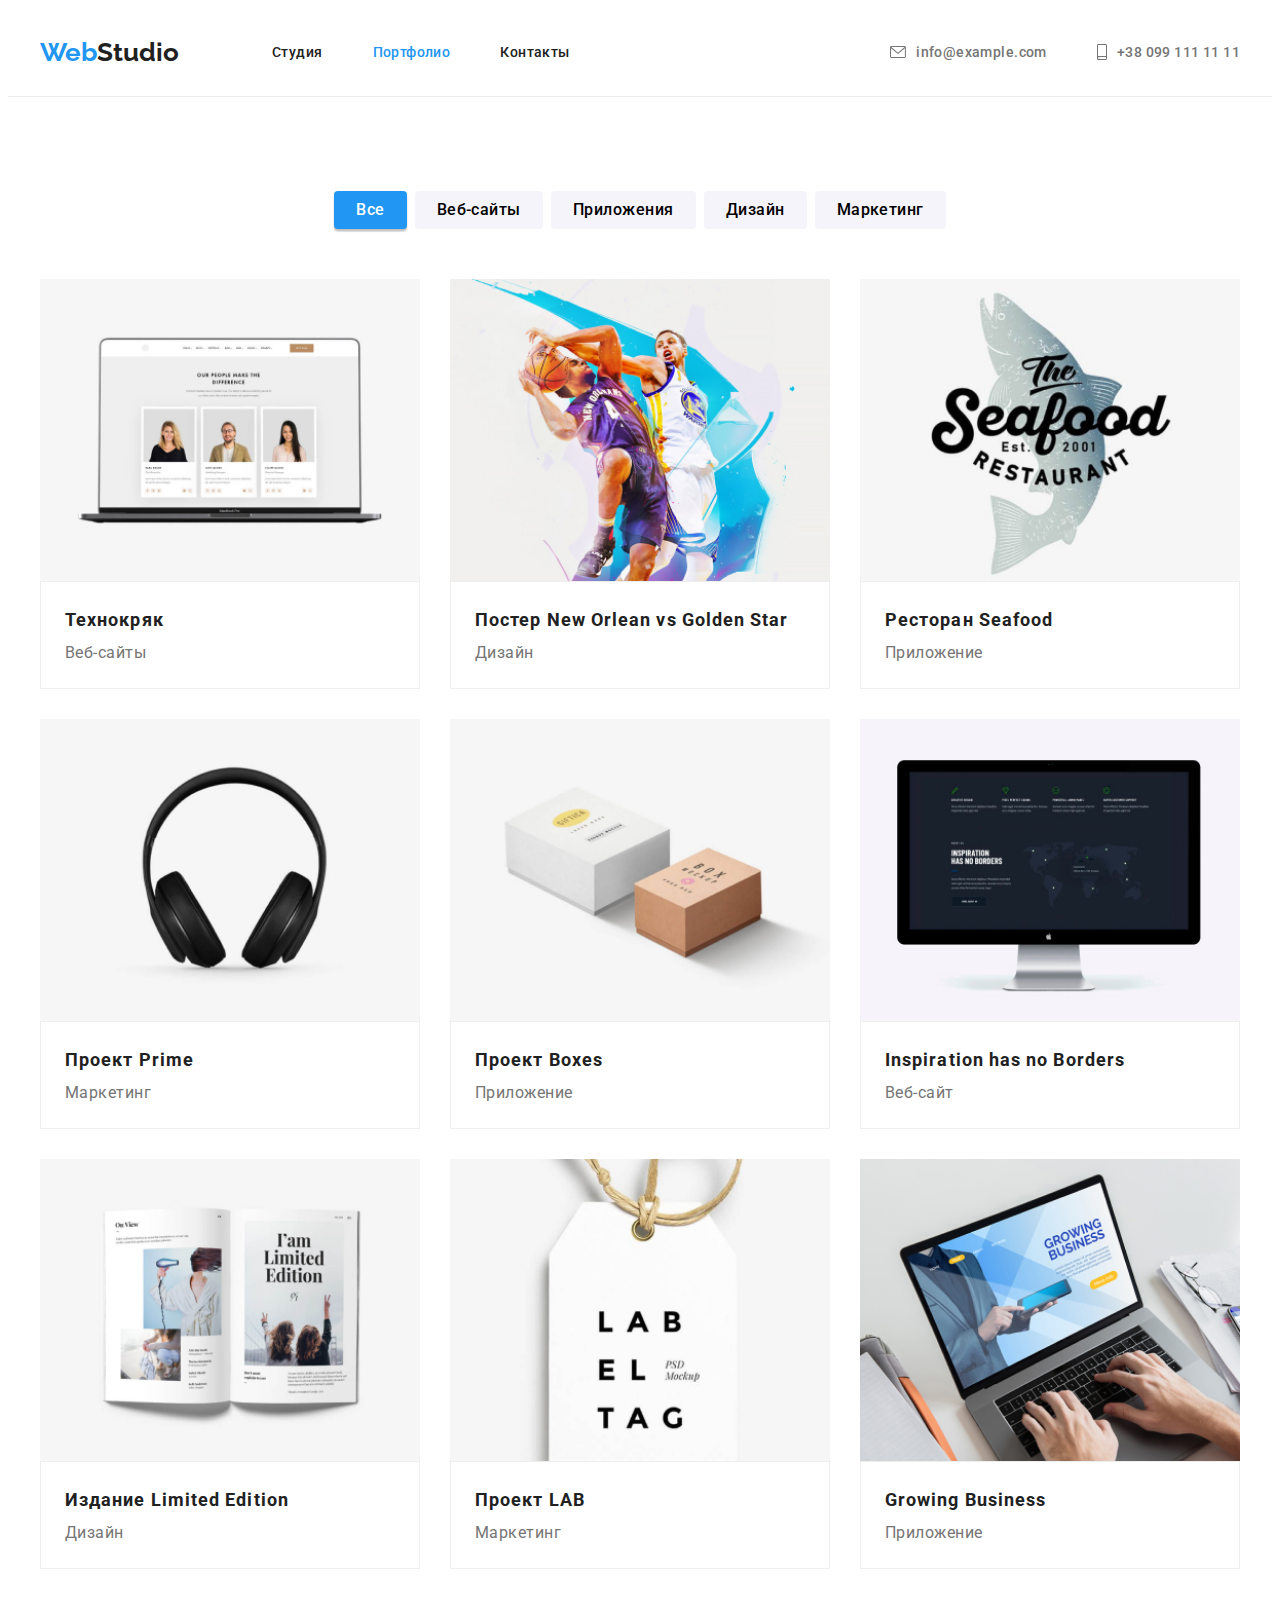
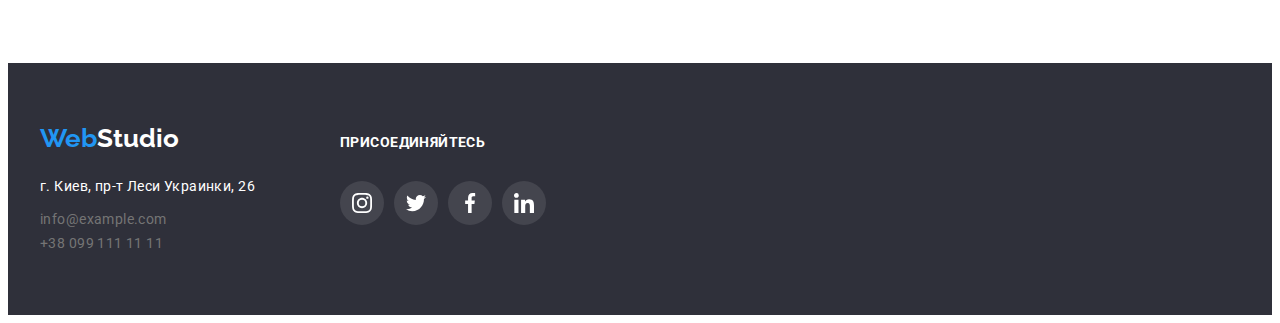
==== portfolio.html @ 937ce936 "Initial commit" ====
<!DOCTYPE html>
<html lang="en">
  <head>
    <meta charset="UTF-8" />
    <meta http-equiv="X-UA-Compatible" content="IE=edge" />
    <meta name="viewport" content="width=device-width, initial-scale=1.0" />
    <title>Document</title>
    <!-- Fonts start -->
    <link rel="preconnect" href="https://fonts.googleapis.com" />
    <link rel="preconnect" href="https://fonts.gstatic.com" crossorigin />
    <link
      href="https://fonts.googleapis.com/css2?family=Raleway:wght@700;900&family=Roboto:wght@400;500;700&display=swap"
      rel="stylesheet"
    />
    <!-- Fonts end -->
    <!-- Normalize start -->
    <link
      rel="stylesheet"
      href="https://cdnjs.cloudflare.com/ajax/libs/modern-normalize/1.1.0/modern-normalize.min.css"
      integrity="sha512-wpPYUAdjBVSE4KJnH1VR1HeZfpl1ub8YT/NKx4PuQ5NmX2tKuGu6U/JRp5y+Y8XG2tV+wKQpNHVUX03MfMFn9Q=="
      crossorigin="anonymous"
      referrerpolicy="no-referrer"
    />
    <!-- Normalize end -->
    <link rel="stylesheet" href="./css/styles.css" />
  </head>
  <body>
    <!--Header section -->
    <header class="header">
      <div class="container header-container">
        <a class="logo" href="/index.html"><span class="web">Web</span>Studio</a>
        <nav class="header-nav">
          <ul class="header-list list">
            <li>
              <a href="./index.html" class="header-item hover-link link">Студия</a>
            </li>
            <li>
              <a href="portfolio.html" class="header-item-current-section hover-link link"
                >Портфолио</a
              >
            </li>
            <li><a class="header-item link" href="">Контакты</a></li>
          </ul>
        </nav>
        <ul class="header-nav-nav list">
          <li>
            <a class="header-mail link" href="mailto:info@example.com">
              <svg class="header-icon" width="16" height="12">
                <use href="./images/icons.svg#envelope"></use>
              </svg>
              info@example.com
            </a>
          </li>
          <li>
            <a class="header-phone link" href="tel:+380991111111">
              <svg class="header-icon" width="10" height="16">
                <use href="./images/icons.svg#smartphone"></use>
              </svg>
              +38 099 111 11 11
            </a>
          </li>
        </ul>
      </div>
    </header>
    <!-- Main section -->
    <main>
      <section class="section">
        <div class="container">
          <!-- Hider title -->
          <h1 hidden>Портфолио</h1>
          <ul class="work-button list">
            <li class="portfolio-categories-item">
              <button type="button" class="work-button-item header-nav-nav all">Все</button>
            </li>
            <li class="portfolio-categories-item">
              <button type="button" class="work-button-item header-nav-nav">Веб-сайты</button>
            </li>
            <li class="portfolio-categories-item">
              <button type="button" class="work-button-item header-nav-nav">Приложения</button>
            </li>
            <li class="portfolio-categories-item">
              <button type="button" class="work-button-item header-nav-nav">Дизайн</button>
            </li>
            <li class="portfolio-categories-item">
              <button type="button" class="work-button-item header-nav-nav">Маркетинг</button>
            </li>
          </ul>
        </div>
        <div class="container">
          <ul class="work-cards link list">
            <li class="work-card link list">
              <a class="work-cart-about" href="">
                <img src="./images/works/img1.jpg" width="370" height="294" alt="Изображение" />
                <div class="about-cards">
                  <h2 class="work-card-title link">Технокряк</h2>
                  <p class="work-cart-descr link">Веб-сайты</p>
                </div>
              </a>
            </li>
            <li class="work-card link list">
              <a class="work-cart-about" href="">
                <img src="./images/works/img2.jpg" width="370" height="294" alt="Изображение" />
                <div class="about-cards">
                  <h2 class="work-card-title link">Постер New Orlean vs Golden Star</h2>
                  <p class="work-cart-descr link">Дизайн</p>
                </div>
              </a>
            </li>
            <li class="work-card link list">
              <a class="work-cart-about" href="">
                <img src="./images/works/img3.jpg" width="370" height="294" alt="Изображение" />
                <div class="about-cards">
                  <h2 class="work-card-title">Ресторан Seafood</h2>
                  <p class="work-cart-descr">Приложение</p>
                </div>
              </a>
            </li>
            <li class="work-card link list">
              <a class="work-cart-about" href="">
                <img src="./images/works/img4.jpg" width="370" height="294" alt="Изображение" />
                <div class="about-cards">
                  <h2 class="work-card-title">Проект Prime</h2>
                  <p class="work-cart-descr">Маркетинг</p>
                </div>
              </a>
            </li>
            <li class="work-card link list">
              <a class="work-cart-about" href="">
                <img src="./images/works/img5.jpg" width="370" height="294" alt="Изображение" />
                <div class="about-cards">
                  <h2 class="work-card-title">Проект Boxes</h2>
                  <p class="work-cart-descr">Приложение</p>
                </div>
              </a>
            </li>
            <li class="work-card link list">
              <a class="work-cart-about" href="">
                <img src="./images/works/img6.jpg" width="370" height="294" alt="Изображение" />
                <div class="about-cards">
                  <h2 class="work-card-title">Inspiration has no Borders</h2>
                  <p class="work-cart-descr">Веб-сайт</p>
                </div>
              </a>
            </li>
            <li class="work-card link list">
              <a class="work-cart-about" href="">
                <img src="./images/works/img7.jpg" width="370" height="294" alt="Изображение" />
                <div class="about-cards">
                  <h2 class="work-card-title">Издание Limited Edition</h2>
                  <p class="work-cart-descr">Дизайн</p>
                </div>
              </a>
            </li>
            <li class="work-card link list">
              <a class="work-cart-about" href="">
                <img src="./images/works/img8.jpg" width="370" height="294" alt="Изображение" />
                <div class="about-cards">
                  <h2 class="work-card-title">Проект LAB</h2>
                  <p class="work-cart-descr">Маркетинг</p>
                </div>
              </a>
            </li>
            <li class="work-card link list">
              <a class="work-cart-about" href="">
                <img src="./images/works/img9.jpg" width="370" height="294" alt="Изображение" />
                <div class="about-cards">
                  <h2 class="work-card-title">Growing Business</h2>
                  <p class="work-cart-descr">Приложение</p>
                </div>
              </a>
            </li>
          </ul>
        </div>
      </section>
    </main>
    <!-- Footer section -->
    <footer class="footer">
      <div class="container footer-container">
        <div class="footer-addresa">
          <a class="logo foorer-logo" href="/index.html">
            <span class="web">Web</span><span class="studio">Studio</span>
          </a>
          <address class="footer-address">
            <ul class="footer-list list">
              <li class="footer-item">
                <a
                  class="footer-adres link"
                  href="https://goo.gl/maps/Yb8iC36x8tru1GQm8"
                  target="_blank"
                  rel="noopener noreferrer"
                  >г. Киев, пр-т Леси Украинки, 26
                </a>
              </li>
              <li class="footer-link">
                <a class="footer-link link" href="mailto:info@example.com">info@example.com</a>
              </li>
              <li class="footer-link">
                <a class="footer-link link" href="tel:+380991111111">+38 099 111 11 11</a>
              </li>
            </ul>
          </address>
        </div>
        <div class="footer-social">
          <h2 class="social-title">Присоединяйтесь</h2>
          <ul class="social-links list">
            <li class="social-item">
              <a
                class="social-link-footer link"
                href=""
                target="_blank"
                rel="noopener noreferrer"
                aria-label="instagram"
              >
                <svg class="socials-icon-footer" width="20" height="20">
                  <use href="./images/icons.svg#instagram"></use>
                </svg>
              </a>
            </li>
            <li class="socials-item">
              <a
                class="social-link-footer link"
                href=""
                target="_blank"
                rel="noopener noreferrer"
                aria-label="twitter"
              >
                <svg class="socials-icon-footer" width="20" height="20">
                  <use href="./images/icons.svg#twitter"></use>
                </svg>
              </a>
            </li>
            <li class="socials-item">
              <a
                class="social-link-footer link"
                href=""
                target="_blank"
                rel="noopener noreferrer"
                aria-label="facebook"
              >
                <svg class="socials-icon-footer" width="20" height="20">
                  <use href="./images/icons.svg#facebook"></use>
                </svg>
              </a>
            </li>
            <li class="socials-item">
              <a
                class="social-link-footer link"
                href=""
                target="_blank"
                rel="noopener noreferrer"
                aria-label="linkedin"
              >
                <svg class="socials-icon-footer" width="20" height="20">
                  <use href="./images/icons.svg#linkedin"></use>
                </svg>
              </a>
            </li>
          </ul>
        </div>
      </div>
    </footer>
  </body>
</html>
---- css/styles.css ----
:root {
  /* fonts */
  --main-font: 'Roboto', sans-serif;
  --secondary-font: 'Raleway', sans-serif;

  /* text colors */
  --main-txy-cl: #212121;
  --sec-txt-cl: #757575;
  --accet-txt-cl: #2196f3;

  /* bg color */
  --darc-bg-cl: #2f303a;
  --light-bg-cl: #f5f4fa;

  /* others */
}
/* body section */
body {
  font-family: var(--main-font);
  color: var(--main-txy-cl);
  background-color: #ffffff;
}
/* reset styles */
h1,
h2,
h3,
h4,
h5,
h6,
p {
  margin: 0;
}
img {
  display: block;
  min-width: 100%;
  height:auto;
}
.link {
  font-size: 14px;
  line-height: calc(24 / 14);
  letter-spacing: 0.03em;
  text-decoration: none;
  color: #ffffff;
}
.list {
  list-style: none;
  padding: 0;
  margin: 0;
}
.section {
padding: 94px 0;
}

.container {
  width: 1200px;
  padding-left: 15px;
  padding-right: 15px;
  margin-left: auto;
  margin-right: auto;
}
/**
|============================
| Header section
|============================
*/
.header {
  border-bottom: 1px solid #ECECEC;
}

.header-container {
  display: flex;
  align-items: center;
}

.header-list {
  display: flex;
  color: #212121;
  align-items: center;
  gap: 50px;
}
/**
  |============================
  | Фонове зображення-початок
  |============================
*/

/*.header-item-current::after {
  content: '';

  display: block;
  height: 4px;
  width: 100%;

  border-radius: 2px;
background-color: #2196F3;
}
*/
/**
  |============================
  | Фонове зображення-кінець
  |============================
*/
.header-nav {
  display: flex;
  margin-right: auto;
}
.header-icon:hover,
.header-icon:focus,
 {
  color: var(--acent-txt-cl);
}

.header-icon {
  fill: currentColor;
}


.header-link,
.header-phone,
.header-mail {
  padding-top: 32px;
  padding-bottom: 32px;
}

.header-item,
.header-item-current,
.header-item-current-section
.header-mail {
  color: #212121;
}

.header-item:last-child {
  margin-right: 0;
}

.header-mail {
  margin-right: 50px;
}
/* logo */
.logo {
  margin-right: 93px;

  color: var(--main-txy-cl);
  font-family: var(--secondary-font);
  font-weight: 700;
  font-size: 26px;
  line-height: calc(31 / 26);
  text-decoration: none;
}

.logo-footer{
  margin-top: 60px;
  margin-bottom: 20px;
}
.web {
  font-family: var(--secondary-font);
  color: var(--accet-txt-cl);
  font-weight: 700;
  font-size: 26px;
  line-height: calc(31 / 26);
  text-decoration: none;
}

.hover-link:hover
.hover-link:focus
.hover-link:active {
  color: #2196f3;
}
.header-link:hover
.header-link:focus
.header-link:active {
  color: #2196f3;
}
.header-phone,
.header-mail {
  color: #757575;
  display: flex;
  align-items: center;
  gap: 10px;
}
.header-nav-nav{
  display: flex;
}
.header-list,
.header-nav-nav {
  font-weight: 500;
  font-size: 14px;
  line-height: calc(16 / 14);
  letter-spacing: 0.02em;
}
.header-item-current {
  color: var(--accet-txt-cl);
}
.header-item-current-section {
  color: var(--accet-txt-cl);
}
.header-item:hover,
.header-item:focus {
  color: var(--accet-txt-cl);
}
.header-mail:hover,
.header-mail:focus {
  color: var(--accet-txt-cl);
}
.header-phone:hover,
.header-phone:focus {
  color: var(--accet-txt-cl);
}
.work-button-item:hover,
.work-button-item:focus {
  box-shadow: 0px 3px 1px rgba(0, 0, 0, 0.1), 0px 1px 2px rgba(0, 0, 0, 0.08), 0px 2px 2px rgba(0, 0, 0, 0.12);
  background-color: var(--accet-txt-cl);
  color: #fff;
}

}
.portfolio-categories-item{
  background: #F5F4FA;
border-radius: 4px;
}
.work-button-item {
  border: none;
  background-color: #F5F4FA;
  border-radius: 4px;

  font-family: inherit;
  font-weight: 500;
  font-size: 16px;
  line-height: calc(26 / 16);
  text-align: center;
  letter-spacing: 0.03em;
  cursor: pointer;
  display: inline-block;
  padding: 6px 22px;
}
.all {
  background: #2196f3;
  color: #ffffff;
  background: #2196F3;
  box-shadow: 0px 3px 1px rgba(0, 0, 0, 0.1), 0px 1px 2px rgba(0, 0, 0, 0.08), 0px 2px 2px rgba(0, 0, 0, 0.12);
border-radius: 4px;
}
.work-button {
justify-content: center;
}

/**
|============================
| Фонове зображення 
|============================
*/
.section-wrap {
  height: 600px;
  background-image: linear-gradient(to right, rgba(47, 48, 58, 0.4),  rgba(47, 48, 58, 0.4)), url(../images/section-wrap/фон.jpg);
  max-width: 1600px;
  background-repeat: no-repeat;
  background-position: center;
  margin-right: auto;
  margin-left: auto;
  background-size: cover;
  padding-top: 200px;
  padding-bottom: 200px;
}
/**
|============================
| Фонове зображення 
|============================
*/

.main-button {
text-align: center
background-color: #2196F3;
box-shadow: 0px 4px 4px rgba(0, 0, 0, 0.15);
border-radius: 4px;
border: 1px solid rgba(33, 150, 243, 1);
}
/**
|============================
| Hero section
|============================
*/
.general-info {
  margin: 0 auto;
  width: 696px;
  margin-bottom: 30px;
  font-family: var(--main-font);
  font-weight: 900;
  font-size: 44px;
  line-height: calc(60 / 44);
  text-align: center;
  letter-spacing: 0.06em;
  text-transform: uppercase;
  color: #ffffff;
}

.info-list{
  display: flex;
}

.info-about{
  margin-bottom: 10px;
}

.description {
  padding-bottom: 0px;
  }

.description .item+.item {
  margin-left: 30px;
}
.about-title {
  width: 270px;
}
/**
|============================
| Характеристика компанії іконки-початок
|============================
*/
.visual-adout {
  display: flex;
  align-items: center;
  justify-content: center;
  height: 120px;
  background-size: contain;
  background-repeat: no-repeat;
  background-position: center;
  background-color: #f5f4fa;
  border-radius: 4px;
  margin-bottom: 30px;
}
/**
|============================
| Характеристика компанії іконки-кінець
|============================
*/
.about-title:not(:first-child) {
  margin-left: 30px;

}
.about-list {
  display: flex;
  }

.about-item:not(:last-child) {
  margin-right: 30px;
}

.about-team{
  display: flex;
  flex-wrap: wrap;
  gap: 30px;
  align-items: center;
  border-radius: 0px 0px 4px 4px;
}
.about-teams {
  box-shadow: 0px 1px 3px rgba(0, 0, 0, 0.12), 0px 1px 1px rgba(0, 0, 0, 0.14), 0px 2px 1px rgba(0, 0, 0, 0.2);
  border-radius: 0px 0px 4px 4px;

}
.team-wrapper {
  background: #FFFFFF;
  padding-top: 30px;
  padding-bottom: 30px;
  padding-left: 5px;
  padding-right: 5px;
}

.team-info {
  margin-bottom: 10px;
}

.work {
  margin-top: 94px;
  margin-bottom: 94px;
}

.work-card{
flex-basis: calc((100% - 30px * 2) / 3);
}

h2.info-about {
  font-weight: 700;
  font-size: 14px;
  line-height: calc(16 / 14);
  letter-spacing: 0.03em;
  text-transform: uppercase;
  color: #212121;
  margin-bottom: 9px;
}
.info-about-text {
  font-weight: 400;
  font-size: 14px;
  line-height: calc(24 / 14);
  letter-spacing: 0.03em;
  color: #757575;
}
.main {
  background-color: var(--darc-bg-cl);
  font-weight: 900;
  font-size: 44px;
  line-height: calc(60 / 44);
  text-align: center;
  letter-spacing: 0.06em;
  text-transform: uppercase;
  color: #ffffff;
}
.team-section {
background-color: #F5F4FA;
padding-bottom: 94px;
padding-top: 94px;
}

.about-team-info,
.about-info {
  font-weight: 700;
  font-size: 36px;
  line-height: calc(42 / 36);
  text-align: center;
  letter-spacing: 0.03em;
  color: #212121;
}
.team-info {
  margin-bottom: 10px;
  font-weight: 500;
  font-size: 16px;
  line-height: calc(19 / 16);
  text-align: center;
  letter-spacing: 0.03em;
  color: #212121;
}

.team-info-position {
  font-weight: 400;
  font-size: 16px;
  line-height: calc(19 / 16);
  text-align: center;
  letter-spacing: 0.03em;
  color: #757575;
  margin-bottom: 16px;
}

.btn {
  max-width: 300px;
  min-width: 200px;
  min-height: 50px;
  padding: 10px 32px;
  box-shadow: 0px 4px 4px rgba(0, 0, 0, 0.15);
border-radius: 4px;

  font-family: inherit;
  font-weight: 700;
  font-size: 16px;
  line-height: calc(30 / 16);
  letter-spacing: 0.06em;
  color: #ffffff;
  background-color: #2196f3;
  cursor: pointer;
}
.about-info {
  margin-bottom: 50px;
}

.about-team-info{
margin-bottom: 50px;
}

.about-info,
.about-team-info {
  text-align: center;
}
.about-cards {
text-decoration: none;
border-top: none;
border: 1px solid #EEEEEE;
padding-top: 20px;
padding-bottom: 20px ;
padding-right: 24px;
padding-left: 24px;
}
.work-cart-about{
  text-decoration: none;
}
.work-cart-about:hover{
  display: block;
box-shadow: 0px 1px 1px rgba(0, 0, 0, 0.12), 0px 4px 4px rgba(0, 0, 0, 0.06), 1px 4px 6px rgba(0, 0, 0, 0.16);
}
.work-card-title {
  font-weight: 700;
  font-size: 18px;
  line-height: calc(36 / 18);
  letter-spacing: 0.06em;
  color: #212121;
  text-decoration: none;
}
.work-cart-descr {
  font-weight: 400;
  font-size: 16px;
  line-height: calc(30 / 16);
  letter-spacing: 0.03em;
  color: #757575;
  text-decoration: none;
}

.work-button{
  display: flex;
  gap: 8px;
  margin-bottom: 50px;
}
.work-cards {
display: flex;
flex-wrap: wrap;
gap: 30px;
align-items: center;
text-decoration: none;
}
/**
|============================
| Постійні клієнти-початок
|============================
*/
.clients-list {
  display: flex;
  align-items: center;
  justify-content: center;
  gap: 30px;
  }

.company-link {
  display: flex;
  align-items: center;
  justify-content: center;
  width: 170px;
  height: 92px;
  border: 1px solid #afb1b8;
  border-radius: 4px;

  color: #AFB1B8;
  fill: currentColor;
}

.company-link:hover,
.company-link:focus {
color: #2196F3;
border: 1px solid #2196F3;
}

.company-logo {
  fill: currentColor;
}

.section-title{
  font-weight: 700;
  font-size: 36px;
  line-height: calc(42/36);
  text-align: center;
  letter-spacing: 0.03em;
  color: #212121;
  display: flex;
  justify-content: center;
  margin-bottom: 50px;
}

/**
|============================
| Постійні клієнти-кінець
|============================
*/
/**
|============================
| Footer section
|============================
*/
.footer-container {
  display: flex;
  align-items: baseline;
}
.footer-addresa,
.footer-social {
flex-basis: 25%;
}


.footer-item:not(:last-child){
margin-bottom: 9px;}

.footer-address {
font-style: normal;
}
.footer {
  padding: 60px 0;
  background-color: var(--darc-bg-cl);
}
/* logo footer*/
.foorer-logo {
  display: inline-block;
  margin-bottom: 20px;
}
.logo {
  color: var(--main-txy-cl);
  font-family: var(--secondary-font);
  font-weight: 700;
  font-size: 26px;
  line-height: calc(31 / 26);
  text-decoration: none;
}
.web {
  color: var(--accet-txt-cl);
  font-family: var(--secondary-font);
  text-decoration: none;
}
.studio {
  color: white;
  text-decoration: none;
}
.footer-mail,
.footer-phone {
  color: rgba(255, 255, 255, 0.6);

}
.footer-mail:hover,
.footer-mail:focus {
  color: var(--accet-txt-cl);
}
.footer-phone:hover,
.footer-phone:focus {
  color: var(--accet-txt-cl);
}

.footer-link:hover,
.footer-link:focus {
  var(--accet-txt-cl);
}
.footer-link{
color: #757575;
}
/**
  |============================
  | Приєднатися-Соціальні іконки
  |============================
*/


.footer-social {
  display: inline-flex; 
  align-items: baseline; 
  flex-direction: column;
  gap: 10px;
}

}
.footer-addresa{
flex-direction: column;
margin-right: 70px;
}
.social-links {
  display: flex;
  align-items: center;
  justify-content: center;
  gap: 10px;
}
.social-link-footer{
  display: flex;
  align-items: center;
  justify-content: center;
  width: 44px;
  height: 44px;
  border-radius: 50%;
  color: rgba(255, 255, 255, 1);
  background-color: rgba(255, 255, 255, 0.1);
  fill: rgba(255, 255, 255, 1);
}

.social-link-footer:hover,
.social-link-footer:focus {
  background-color: #2196F3;
}
.social-link-footer:hover .socials-icon-footer {
  fill: #FFFFFF;;
}

.social-title {
margin-bottom: 20px;
font-weight: 700;
font-size: 14px;
line-height: 1.14;
letter-spacing: 0.03em;
  text-transform: uppercase;
  color: #ffffff;
  display: flex;
  justify-content: space-around;
}
/**
  |============================
  | Соціальні іконки
  |============================
*/
.socials {
  display: flex;
  align-items: center;
  justify-content: center;
  gap: 10px;
}

.socials-link {
  display: flex;
  align-items: center;
  justify-content: center;
  width: 44px;
  height: 44px;

  color: rgba(175, 177, 184, 1);
  background-color: #FFFFFF;;
  border-radius: 50%;
}
.socials-icon {
  fill:rgba(175, 177, 184, 1);
}

.socials-link:hover {
  background-color: #2196F3;
}
.socials-link:hover .socials-icon {
  fill: #FFFFFF;;
}
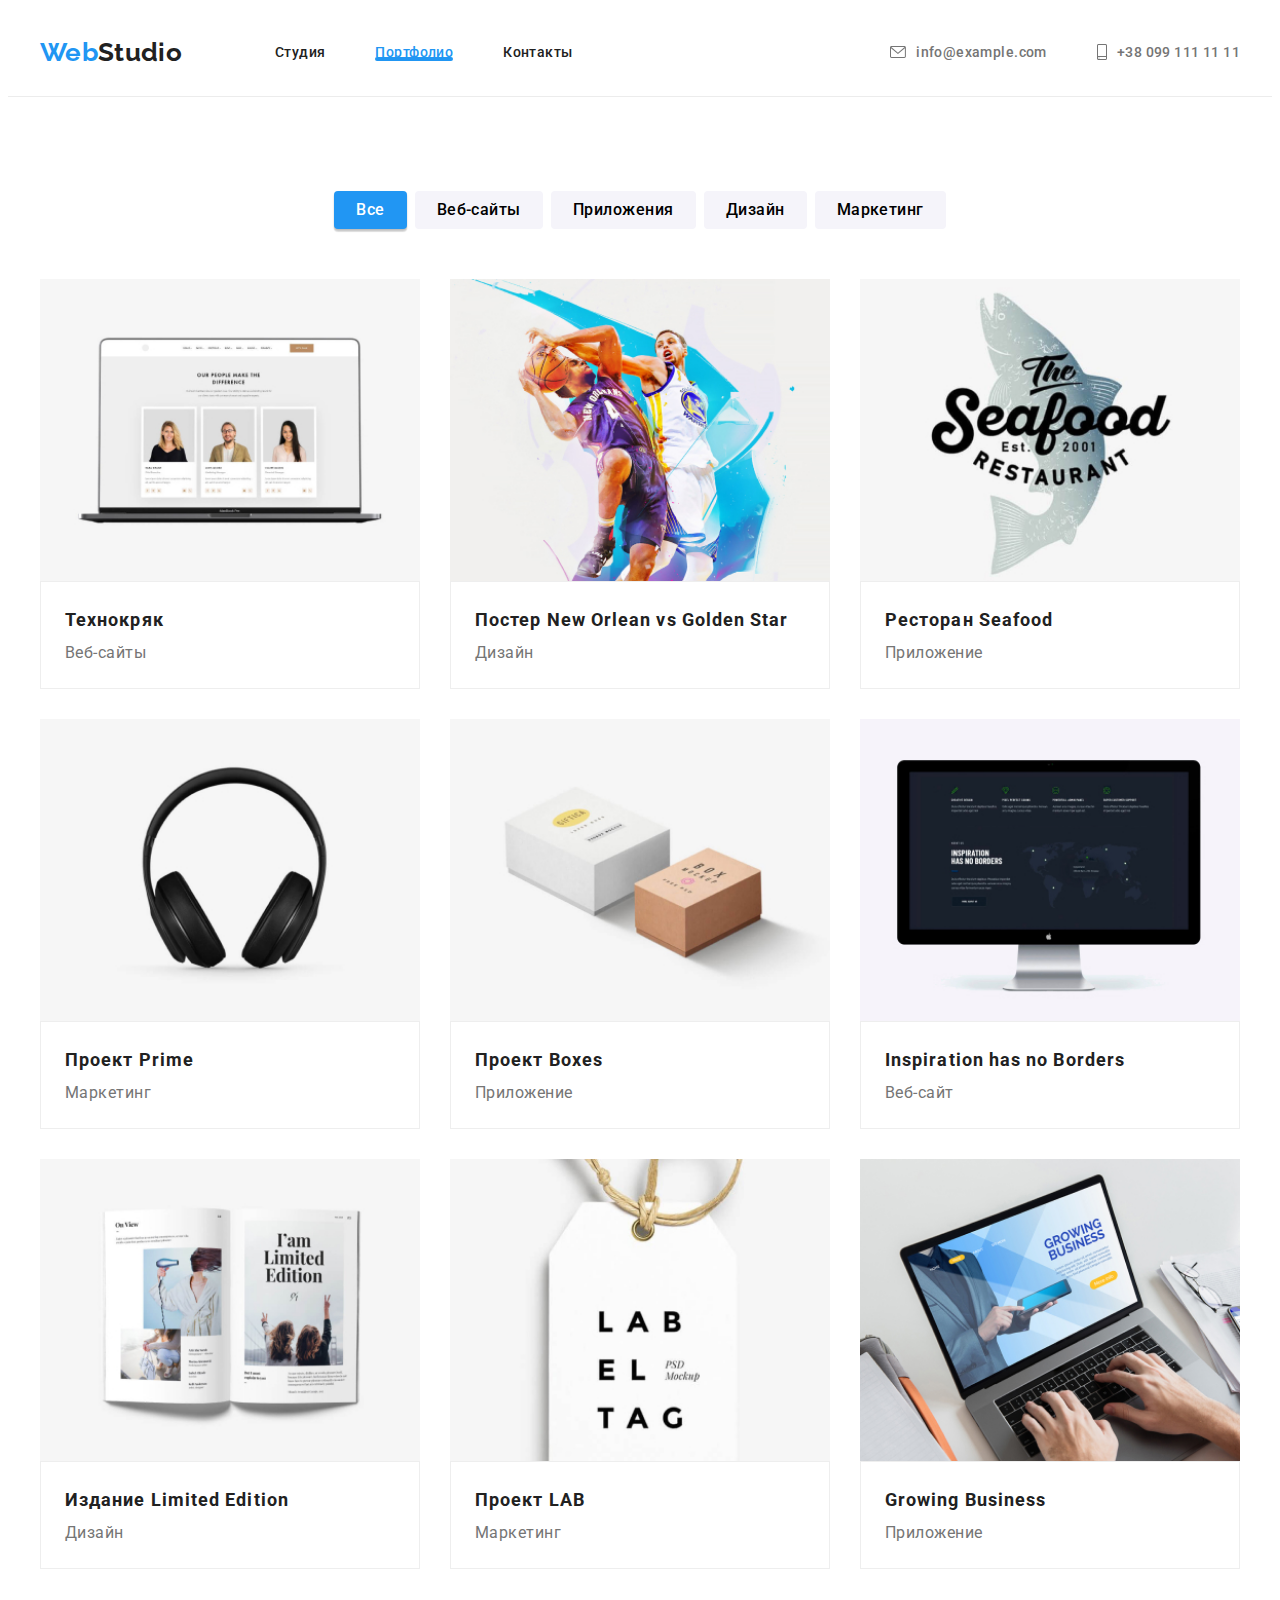
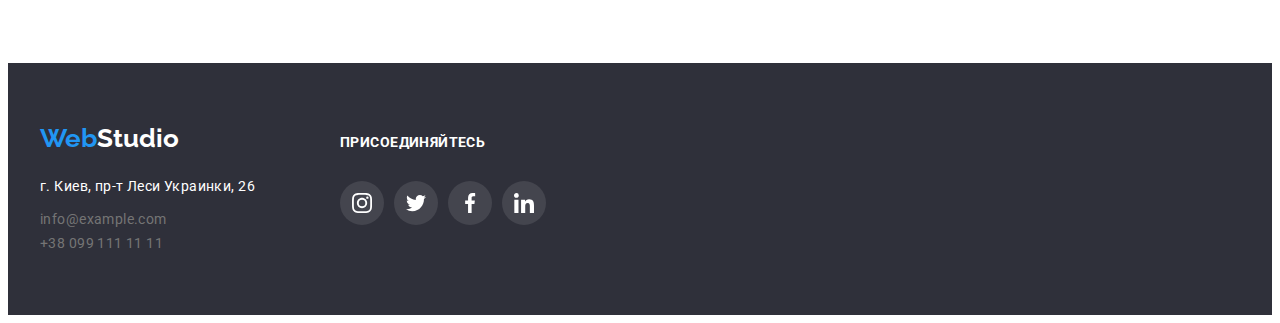
==== commit b7e034ef: "Оверлей на картках сторінка Портфоліо" ====
--- a/portfolio.html
+++ b/portfolio.html
@@ -35,7 +35,7 @@
               <a href="./index.html" class="header-item hover-link link">Студия</a>
             </li>
             <li>
-              <a href="portfolio.html" class="header-item-current-section hover-link link"
+              <a href="portfolio.html" class="header-item-current-section current hover-link link"
                 >Портфолио</a
               >
             </li>
@@ -90,7 +90,16 @@
           <ul class="work-cards link list">
             <li class="work-card link list">
               <a class="work-cart-about" href="">
-                <img src="./images/works/img1.jpg" width="370" height="294" alt="Изображение" />
+                <div class="work-thumb">
+                  <img src="./images/works/img1.jpg" width="370" height="294" alt="Изображение" />
+                  <div class="work-overlay">
+                    <p class="overlay-desc">
+                      Ресурс предлагает комплексные предложения с разным уровнем функционала и
+                      сервисов. Все это позволит посетителю получить исчерпывающие сведения о
+                      компании или частное лицо.
+                    </p>
+                  </div>
+                </div>
                 <div class="about-cards">
                   <h2 class="work-card-title link">Технокряк</h2>
                   <p class="work-cart-descr link">Веб-сайты</p>
@@ -99,7 +108,16 @@
             </li>
             <li class="work-card link list">
               <a class="work-cart-about" href="">
-                <img src="./images/works/img2.jpg" width="370" height="294" alt="Изображение" />
+                <div class="work-thumb">
+                  <img src="./images/works/img2.jpg" width="370" height="294" alt="Изображение" />
+                  <div class="work-overlay">
+                    <p class="overlay-desc">
+                      Ресурс предлагает комплексные предложения с разным уровнем функционала и
+                      сервисов. Все это позволит посетителю получить исчерпывающие сведения о
+                      компании или частное лицо.
+                    </p>
+                  </div>
+                </div>
                 <div class="about-cards">
                   <h2 class="work-card-title link">Постер New Orlean vs Golden Star</h2>
                   <p class="work-cart-descr link">Дизайн</p>
@@ -108,7 +126,16 @@
             </li>
             <li class="work-card link list">
               <a class="work-cart-about" href="">
-                <img src="./images/works/img3.jpg" width="370" height="294" alt="Изображение" />
+                <div class="work-thumb">
+                  <img src="./images/works/img3.jpg" width="370" height="294" alt="Изображение" />
+                  <div class="work-overlay">
+                    <p class="overlay-desc">
+                      Ресурс предлагает комплексные предложения с разным уровнем функционала и
+                      сервисов. Все это позволит посетителю получить исчерпывающие сведения о
+                      компании или частное лицо.
+                    </p>
+                  </div>
+                </div>
                 <div class="about-cards">
                   <h2 class="work-card-title">Ресторан Seafood</h2>
                   <p class="work-cart-descr">Приложение</p>
@@ -117,7 +144,16 @@
             </li>
             <li class="work-card link list">
               <a class="work-cart-about" href="">
-                <img src="./images/works/img4.jpg" width="370" height="294" alt="Изображение" />
+                <div class="work-thumb">
+                  <img src="./images/works/img4.jpg" width="370" height="294" alt="Изображение" />
+                  <div class="work-overlay">
+                    <p class="overlay-desc">
+                      Ресурс предлагает комплексные предложения с разным уровнем функционала и
+                      сервисов. Все это позволит посетителю получить исчерпывающие сведения о
+                      компании или частное лицо.
+                    </p>
+                  </div>
+                </div>
                 <div class="about-cards">
                   <h2 class="work-card-title">Проект Prime</h2>
                   <p class="work-cart-descr">Маркетинг</p>
@@ -126,7 +162,16 @@
             </li>
             <li class="work-card link list">
               <a class="work-cart-about" href="">
-                <img src="./images/works/img5.jpg" width="370" height="294" alt="Изображение" />
+                <div class="work-thumb">
+                  <img src="./images/works/img5.jpg" width="370" height="294" alt="Изображение" />
+                  <div class="work-overlay">
+                    <p class="overlay-desc">
+                      Ресурс предлагает комплексные предложения с разным уровнем функционала и
+                      сервисов. Все это позволит посетителю получить исчерпывающие сведения о
+                      компании или частное лицо.
+                    </p>
+                  </div>
+                </div>
                 <div class="about-cards">
                   <h2 class="work-card-title">Проект Boxes</h2>
                   <p class="work-cart-descr">Приложение</p>
@@ -135,7 +180,16 @@
             </li>
             <li class="work-card link list">
               <a class="work-cart-about" href="">
-                <img src="./images/works/img6.jpg" width="370" height="294" alt="Изображение" />
+                <div class="work-thumb">
+                  <img src="./images/works/img6.jpg" width="370" height="294" alt="Изображение" />
+                  <div class="work-overlay">
+                    <p class="overlay-desc">
+                      Ресурс предлагает комплексные предложения с разным уровнем функционала и
+                      сервисов. Все это позволит посетителю получить исчерпывающие сведения о
+                      компании или частное лицо.
+                    </p>
+                  </div>
+                </div>
                 <div class="about-cards">
                   <h2 class="work-card-title">Inspiration has no Borders</h2>
                   <p class="work-cart-descr">Веб-сайт</p>
@@ -144,7 +198,16 @@
             </li>
             <li class="work-card link list">
               <a class="work-cart-about" href="">
-                <img src="./images/works/img7.jpg" width="370" height="294" alt="Изображение" />
+                <div class="work-thumb">
+                  <img src="./images/works/img7.jpg" width="370" height="294" alt="Изображение" />
+                  <div class="work-overlay">
+                    <p class="overlay-desc">
+                      Ресурс предлагает комплексные предложения с разным уровнем функционала и
+                      сервисов. Все это позволит посетителю получить исчерпывающие сведения о
+                      компании или частное лицо.
+                    </p>
+                  </div>
+                </div>
                 <div class="about-cards">
                   <h2 class="work-card-title">Издание Limited Edition</h2>
                   <p class="work-cart-descr">Дизайн</p>
@@ -153,7 +216,16 @@
             </li>
             <li class="work-card link list">
               <a class="work-cart-about" href="">
-                <img src="./images/works/img8.jpg" width="370" height="294" alt="Изображение" />
+                <div class="work-thumb">
+                  <img src="./images/works/img8.jpg" width="370" height="294" alt="Изображение" />
+                  <div class="work-overlay">
+                    <p class="overlay-desc">
+                      Ресурс предлагает комплексные предложения с разным уровнем функционала и
+                      сервисов. Все это позволит посетителю получить исчерпывающие сведения о
+                      компании или частное лицо.
+                    </p>
+                  </div>
+                </div>
                 <div class="about-cards">
                   <h2 class="work-card-title">Проект LAB</h2>
                   <p class="work-cart-descr">Маркетинг</p>
@@ -162,7 +234,16 @@
             </li>
             <li class="work-card link list">
               <a class="work-cart-about" href="">
-                <img src="./images/works/img9.jpg" width="370" height="294" alt="Изображение" />
+                <div class="work-thumb">
+                  <img src="./images/works/img9.jpg" width="370" height="294" alt="Изображение" />
+                  <div class="work-overlay">
+                    <p class="overlay-desc">
+                      Ресурс предлагает комплексные предложения с разным уровнем функционала и
+                      сервисов. Все это позволит посетителю получить исчерпывающие сведения о
+                      компании или частное лицо.
+                    </p>
+                  </div>
+                </div>
                 <div class="about-cards">
                   <h2 class="work-card-title">Growing Business</h2>
                   <p class="work-cart-descr">Приложение</p>
--- a/css/styles.css
+++ b/css/styles.css
@@ -64,6 +64,11 @@
 |============================
 */
 .header {
+  position: relative;
+  z-index: -1px;
+  font-weight: 500;
+  line-height: 1.14;
+  letter-spacing: 0.02em;
   border-bottom: 1px solid #ECECEC;
 }
 
@@ -77,24 +82,30 @@
   color: #212121;
   align-items: center;
   gap: 50px;
+
 }
 /**
   |============================
   | Фонове зображення-початок
   |============================
 */
-
-/*.header-item-current::after {
+.current {
+  position: relative;
+  color: #2196F3;
+}
+.current::after {
+  position: absolute;
+  bottom: -1px;
+  left: 0;
+  
   content: '';
-
-  display: block;
   height: 4px;
   width: 100%;
 
   border-radius: 2px;
-background-color: #2196F3;
-}
-*/
+  background-color: #2196F3;
+}
+
 /**
   |============================
   | Фонове зображення-кінець
@@ -477,6 +488,7 @@
 padding-right: 24px;
 padding-left: 24px;
 }
+
 .work-cart-about{
   text-decoration: none;
 }
@@ -500,7 +512,45 @@
   color: #757575;
   text-decoration: none;
 }
-
+/**
+|============================
+| Синій оверлей на картках-початок
+|============================
+*/
+
+.work-thumb {
+  position: relative;
+  overflow: hidden;
+}
+
+.work-overlay {
+position: absolute;
+width: 100%;
+height: 100%;
+padding: 63px 24px;
+background-color: #2196F3;
+transform: translateY(0);
+transition: transform 250ms cubic-bezier(0.4, 0, 0.2, 1);
+}
+
+.work-cart-about:hover .work-overlay,
+.work-cart-about:focus .work-overlay {
+transform: translateY(-100%);
+}
+
+.overlay-desc{
+font-weight: 400;
+font-size: 18px;
+line-height: 1.55;
+letter-spacing: 0.03em;
+color: #EEEEEE;
+}
+
+/**
+|============================
+| Синій оверлей на картках-кінець
+|============================
+*/
 .work-button{
   display: flex;
   gap: 8px;
@@ -722,4 +772,72 @@
 .socials-link:hover .socials-icon {
   fill: #FFFFFF;;
 }
-
+/**
+  |============================
+  | Модальне вікно
+  |============================
+*/
+.backdrop {
+position: fixed;
+top: 0;
+left: 0;
+
+display: flex;
+align-items: center;
+justify-content: center;
+
+width: 100%;
+height: 100%;
+
+background-color: rgba(0, 0, 0, 0.2);
+opacity: 1;
+visibility: visible;
+pointer-events: initial;
+transition: opacity 250ms linear;
+z-index: 100;
+}
+
+.backdrop.is-hidden .modal {
+transform: translate(-50%, -50%) scale(0.9);
+opacity: 0;
+}
+.backdrop.is-hidden {
+visibility: hidden;
+opacity: 0;
+pointer-events: none;
+}
+.modal {
+position: absolute;
+top: 50%;
+left: 50%;
+transform: translate(-50%, -50%) scale(1) rotate(0);
+
+min-width: 528px;
+min-height: 581px;
+
+background: #FFFFFF;
+box-shadow: 0px 1px 3px rgba(0, 0, 0, 0.12), 0px 1px 1px rgba(0, 0, 0, 0.14), 0px 2px 1px rgba(0, 0, 0, 0.2);
+border-radius: 4px;
+
+transition: opacity 250ms cubic-bezier(0.4, 0, 0.2, 1);
+opacity: 1.0;
+scale: 1.0;
+}
+
+.button-close {
+position: absolute;
+top: 8px;
+right: 8px;
+
+display: flex;
+align-items: center;
+justify-content: center;
+width: 30px;
+height: 30px;
+padding: 0;
+
+border-radius: 50%;
+border: 1px solid rgba(0, 0, 0, 0.1);
+background-color: #FFFFFF;
+cursor: pointer;
+} 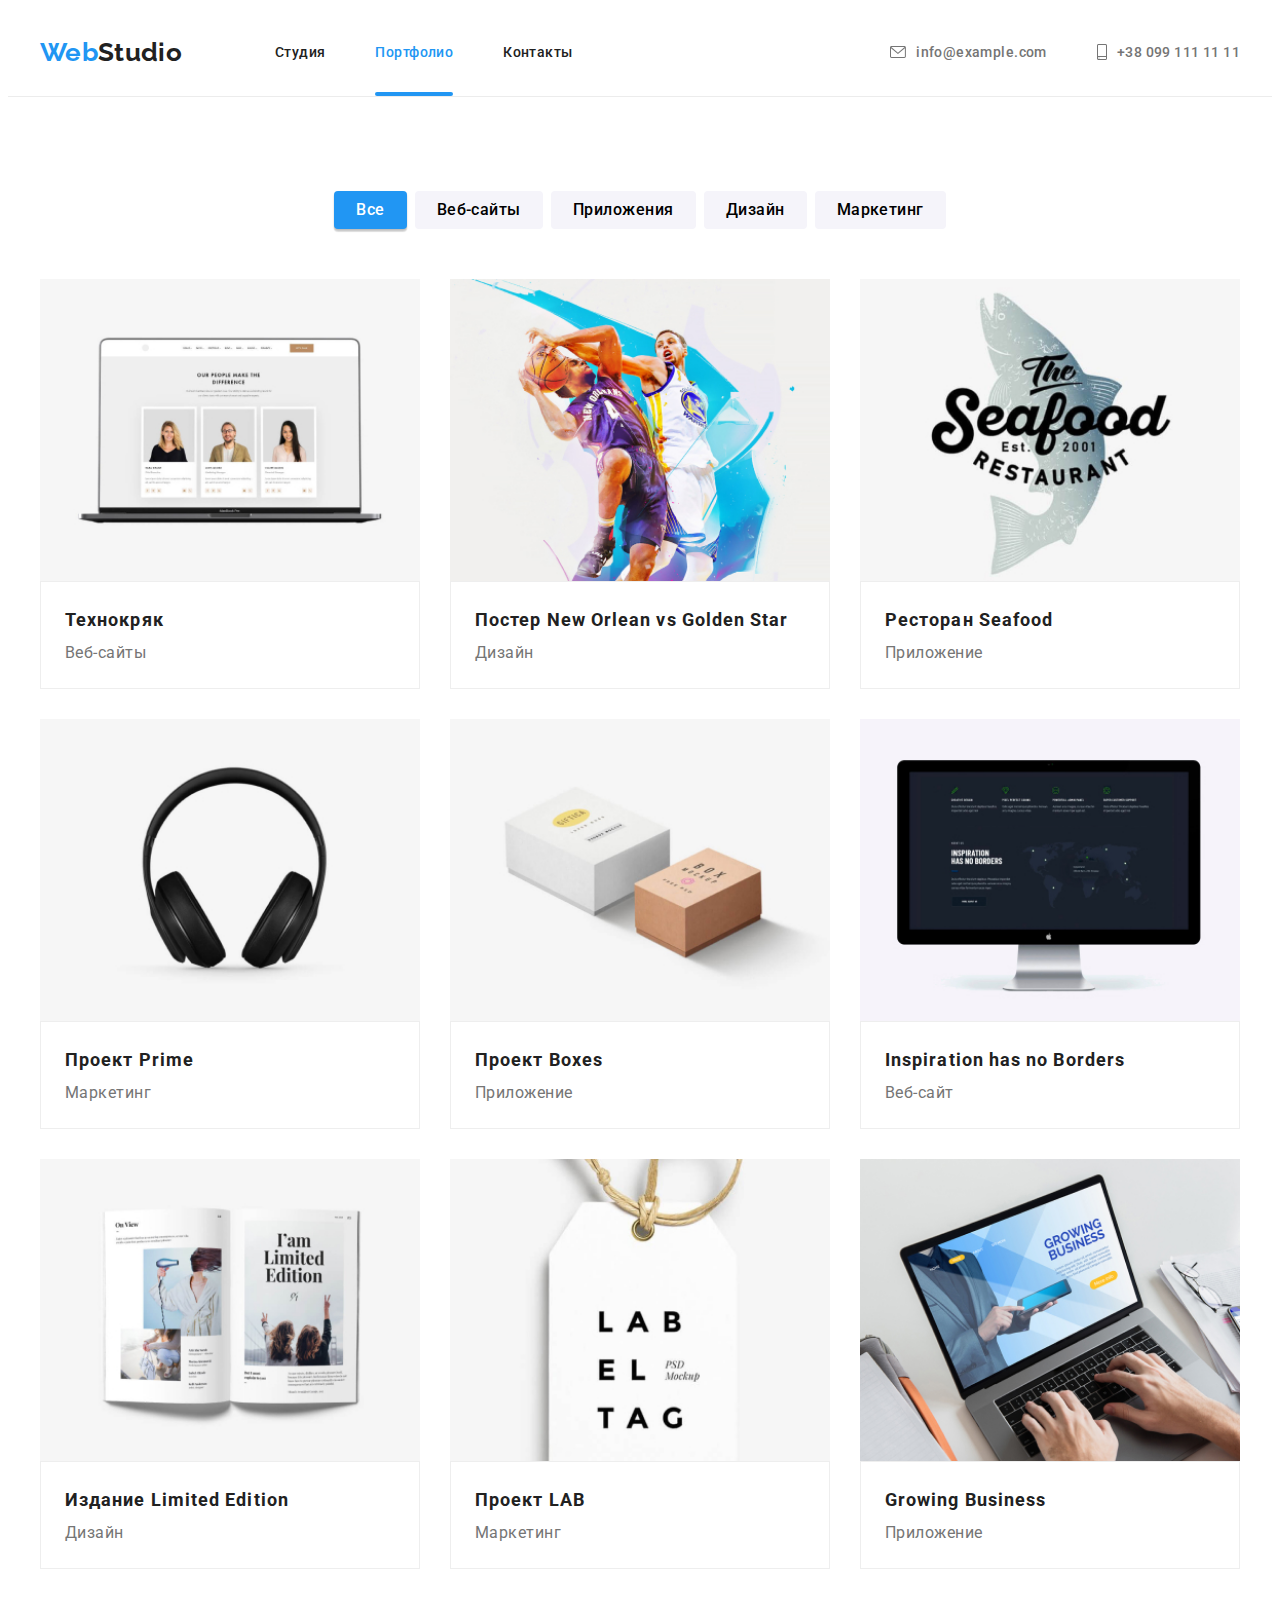
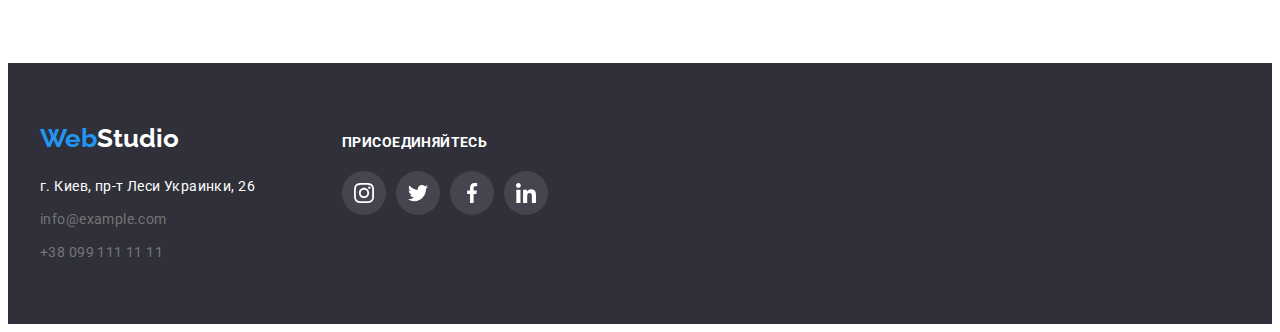
==== commit c6696215: "Виправлені зауваження ментора" ====
--- a/portfolio.html
+++ b/portfolio.html
@@ -35,7 +35,9 @@
               <a href="./index.html" class="header-item hover-link link">Студия</a>
             </li>
             <li>
-              <a href="portfolio.html" class="header-item-current-section current hover-link link"
+              <a
+                href="portfolio.html"
+                class="header-item-current-section current hover-link link header-item"
                 >Портфолио</a
               >
             </li>
@@ -70,19 +72,19 @@
           <h1 hidden>Портфолио</h1>
           <ul class="work-button list">
             <li class="portfolio-categories-item">
-              <button type="button" class="work-button-item header-nav-nav all">Все</button>
-            </li>
-            <li class="portfolio-categories-item">
-              <button type="button" class="work-button-item header-nav-nav">Веб-сайты</button>
-            </li>
-            <li class="portfolio-categories-item">
-              <button type="button" class="work-button-item header-nav-nav">Приложения</button>
-            </li>
-            <li class="portfolio-categories-item">
-              <button type="button" class="work-button-item header-nav-nav">Дизайн</button>
-            </li>
-            <li class="portfolio-categories-item">
-              <button type="button" class="work-button-item header-nav-nav">Маркетинг</button>
+              <button type="button" class="work-button-item all">Все</button>
+            </li>
+            <li class="portfolio-categories-item">
+              <button type="button" class="work-button-item">Веб-сайты</button>
+            </li>
+            <li class="portfolio-categories-item">
+              <button type="button" class="work-button-item">Приложения</button>
+            </li>
+            <li class="portfolio-categories-item">
+              <button type="button" class="work-button-item">Дизайн</button>
+            </li>
+            <li class="portfolio-categories-item">
+              <button type="button" class="work-button-item">Маркетинг</button>
             </li>
           </ul>
         </div>
@@ -272,10 +274,10 @@
                   >г. Киев, пр-т Леси Украинки, 26
                 </a>
               </li>
-              <li class="footer-link">
+              <li class="footer-item">
                 <a class="footer-link link" href="mailto:info@example.com">info@example.com</a>
               </li>
-              <li class="footer-link">
+              <li class="footer-item">
                 <a class="footer-link link" href="tel:+380991111111">+38 099 111 11 11</a>
               </li>
             </ul>
--- a/css/styles.css
+++ b/css/styles.css
@@ -11,6 +11,10 @@
   /* bg color */
   --darc-bg-cl: #2f303a;
   --light-bg-cl: #f5f4fa;
+
+   /* animaeion effect */
+  --timing-function: cubic-bezier(0.4, 0, 0.2, 1);
+  --time-duration: 250ms;
 
   /* others */
 }
@@ -82,30 +86,44 @@
   color: #212121;
   align-items: center;
   gap: 50px;
-
 }
 /**
   |============================
   | Фонове зображення-початок
   |============================
 */
-.current {
+.header-item-current {
   position: relative;
-  color: #2196F3;
-}
-.current::after {
+  color: #2196f3;
+}
+.header-item-current::after {
   position: absolute;
-  bottom: -1px;
-  left: 0;
-  
-  content: '';
-  height: 4px;
-  width: 100%;
-
-  border-radius: 2px;
-  background-color: #2196F3;
-}
-
+bottom: -1px;
+left: 0;  
+  content: "";
+  display: block;
+width: 100%;
+height: 4px;
+border-radius: 2px;
+background-color: #2196f3
+}
+
+.header-item-current-section {
+  position: relative;
+  color: #2196f3;
+  padding-bottom: 32px
+}
+.header-item-current-section::after {
+  position: absolute;
+bottom: 0;
+left: 0;  
+  content: "";
+  display: block;
+width: 100%;
+height: 4px;
+border-radius: 2px;
+background-color: #2196f3
+}
 /**
   |============================
   | Фонове зображення-кінець
@@ -119,6 +137,7 @@
 .header-icon:focus,
  {
   color: var(--acent-txt-cl);
+  transition: color var(--time-duration) var(--timing-function);
 }
 
 .header-icon {
@@ -131,13 +150,17 @@
 .header-mail {
   padding-top: 32px;
   padding-bottom: 32px;
+   transition: color var(--time-duration) var(--timing-function);
 }
 
 .header-item,
 .header-item-current,
 .header-item-current-section
 .header-mail {
+  display: block;
   color: #212121;
+  padding: 32px 0;
+  transition: color var(--time-duration) var(--timing-function);
 }
 
 .header-item:last-child {
@@ -176,11 +199,13 @@
 .hover-link:focus
 .hover-link:active {
   color: #2196f3;
+  transition: color var(--time-duration) var(--timing-function);
 }
 .header-link:hover
 .header-link:focus
 .header-link:active {
   color: #2196f3;
+  transition: color var(--time-duration) var(--timing-function);
 }
 .header-phone,
 .header-mail {
@@ -188,6 +213,7 @@
   display: flex;
   align-items: center;
   gap: 10px;
+  transition: color var(--time-duration) var(--timing-function);
 }
 .header-nav-nav{
   display: flex;
@@ -201,14 +227,19 @@
 }
 .header-item-current {
   color: var(--accet-txt-cl);
-}
+  transition: color var(--time-duration) var(--timing-function);
+}
+
 .header-item-current-section {
   color: var(--accet-txt-cl);
-}
+  transition: color var(--time-duration) var(--timing-function);
+}
+
 .header-item:hover,
 .header-item:focus {
-  color: var(--accet-txt-cl);
-}
+  color: var(--accet-txt-cl); 
+}
+
 .header-mail:hover,
 .header-mail:focus {
   color: var(--accet-txt-cl);
@@ -220,15 +251,18 @@
 .work-button-item:hover,
 .work-button-item:focus {
   box-shadow: 0px 3px 1px rgba(0, 0, 0, 0.1), 0px 1px 2px rgba(0, 0, 0, 0.08), 0px 2px 2px rgba(0, 0, 0, 0.12);
+  color: #fff;
   background-color: var(--accet-txt-cl);
-  color: #fff;
+ 
 }
 
 }
 .portfolio-categories-item{
   background: #F5F4FA;
 border-radius: 4px;
-}
+transition: color  var(--time-duration) var(--timing-function), background-color var(--time-duration) var(--timing-function), box-shadow var(--time-duration) var(--timing-function);
+}
+
 .work-button-item {
   border: none;
   background-color: #F5F4FA;
@@ -243,6 +277,8 @@
   cursor: pointer;
   display: inline-block;
   padding: 6px 22px;
+
+transition: color  var(--time-duration) var(--timing-function), background-color var(--time-duration) var(--timing-function), box-shadow var(--time-duration) var(--timing-function);
 }
 .all {
   background: #2196f3;
@@ -344,6 +380,41 @@
 | Характеристика компанії іконки-кінець
 |============================
 */
+/**
+|============================
+| Текст з фоном на картинках р. Студія-початок
+|============================
+*/
+.about-item {
+  position: relative;
+  display: block;
+  width: calc((100% -60px) / 3);
+}
+
+.project-text {
+  position: absolute;
+  left: 0;
+  bottom: 0;
+  width: 100%;
+
+  text-align: center;
+  padding: 27px 0px;
+  color: #FFFFFF;;
+ 
+   background-color: rgba(47, 48, 58, 0.8);;
+    font-weight: 700;
+    font-size: 14px;
+    line-height: 1.14;
+    letter-spacing: 0.03em;
+    text-transform: uppercase;
+
+}
+
+/**
+|============================
+| Текст з фоном на картинках р. Студія-кінець
+|============================
+*/
 .about-title:not(:first-child) {
   margin-left: 30px;
 
@@ -489,12 +560,13 @@
 padding-left: 24px;
 }
 
-.work-cart-about{
+.work-cart-about {
   text-decoration: none;
+  transition:box-shadow var(--time-duration) var(--timing-function);
+  display: block;
 }
 .work-cart-about:hover{
-  display: block;
-box-shadow: 0px 1px 1px rgba(0, 0, 0, 0.12), 0px 4px 4px rgba(0, 0, 0, 0.06), 1px 4px 6px rgba(0, 0, 0, 0.16);
+  box-shadow: 0px 1px 1px rgba(0, 0, 0, 0.12), 0px 4px 4px rgba(0, 0, 0, 0.06), 1px 4px 6px rgba(0, 0, 0, 0.16);
 }
 .work-card-title {
   font-weight: 700;
@@ -586,6 +658,8 @@
 
   color: #AFB1B8;
   fill: currentColor;
+
+  transition: color var(--time-duration) var(--timing-function), border-color var(--time-duration) var(--timing-function);
 }
 
 .company-link:hover,
@@ -624,11 +698,6 @@
   display: flex;
   align-items: baseline;
 }
-.footer-addresa,
-.footer-social {
-flex-basis: 25%;
-}
-
 
 .footer-item:not(:last-child){
 margin-bottom: 9px;}
@@ -665,6 +734,7 @@
 .footer-mail,
 .footer-phone {
   color: rgba(255, 255, 255, 0.6);
+  transition: color var(--time-duration) var(--timing-function);
 
 }
 .footer-mail:hover,
@@ -678,10 +748,11 @@
 
 .footer-link:hover,
 .footer-link:focus {
-  var(--accet-txt-cl);
-}
-.footer-link{
+  color:var(--accet-txt-cl);
+}
+.footer-link {
 color: #757575;
+transition: color var(--time-duration) var(--timing-function);
 }
 /**
   |============================
@@ -689,18 +760,10 @@
   |============================
 */
 
-
-.footer-social {
-  display: inline-flex; 
-  align-items: baseline; 
-  flex-direction: column;
-  gap: 10px;
-}
-
-}
-.footer-addresa{
+.footer-addresa {
 flex-direction: column;
 margin-right: 70px;
+
 }
 .social-links {
   display: flex;
@@ -708,7 +771,7 @@
   justify-content: center;
   gap: 10px;
 }
-.social-link-footer{
+.social-link-footer {
   display: flex;
   align-items: center;
   justify-content: center;
@@ -718,6 +781,8 @@
   color: rgba(255, 255, 255, 1);
   background-color: rgba(255, 255, 255, 0.1);
   fill: rgba(255, 255, 255, 1);
+
+  transition: background-color var(--time-duration) var(--timing-function);
 }
 
 .social-link-footer:hover,
@@ -725,7 +790,8 @@
   background-color: #2196F3;
 }
 .social-link-footer:hover .socials-icon-footer {
-  fill: #FFFFFF;;
+  fill: #FFFFFF;
+  transition: var(--time-duration) var(--timing-function);
 }
 
 .social-title {
@@ -736,8 +802,6 @@
 letter-spacing: 0.03em;
   text-transform: uppercase;
   color: #ffffff;
-  display: flex;
-  justify-content: space-around;
 }
 /**
   |============================
@@ -761,9 +825,11 @@
   color: rgba(175, 177, 184, 1);
   background-color: #FFFFFF;;
   border-radius: 50%;
+  transition: color var(--time-duration) var(--timing-function), background-color var(--time-duration) var(--timing-function);
 }
 .socials-icon {
   fill:rgba(175, 177, 184, 1);
+  transition: fill var(--time-duration) var(--timing-function);
 }
 
 .socials-link:hover {
@@ -795,6 +861,8 @@
 pointer-events: initial;
 transition: opacity 250ms linear;
 z-index: 100;
+
+transition: opacity var(--time-duration) var(--timing-function), visibility var(--time-duration) var(--timing-function) ;
 }
 
 .backdrop.is-hidden .modal {
@@ -819,7 +887,7 @@
 box-shadow: 0px 1px 3px rgba(0, 0, 0, 0.12), 0px 1px 1px rgba(0, 0, 0, 0.14), 0px 2px 1px rgba(0, 0, 0, 0.2);
 border-radius: 4px;
 
-transition: opacity 250ms cubic-bezier(0.4, 0, 0.2, 1);
+transition: transform var(--time-duration) var(--timing-function), opacity var(--time-duration) var(--timing-function);
 opacity: 1.0;
 scale: 1.0;
 }
